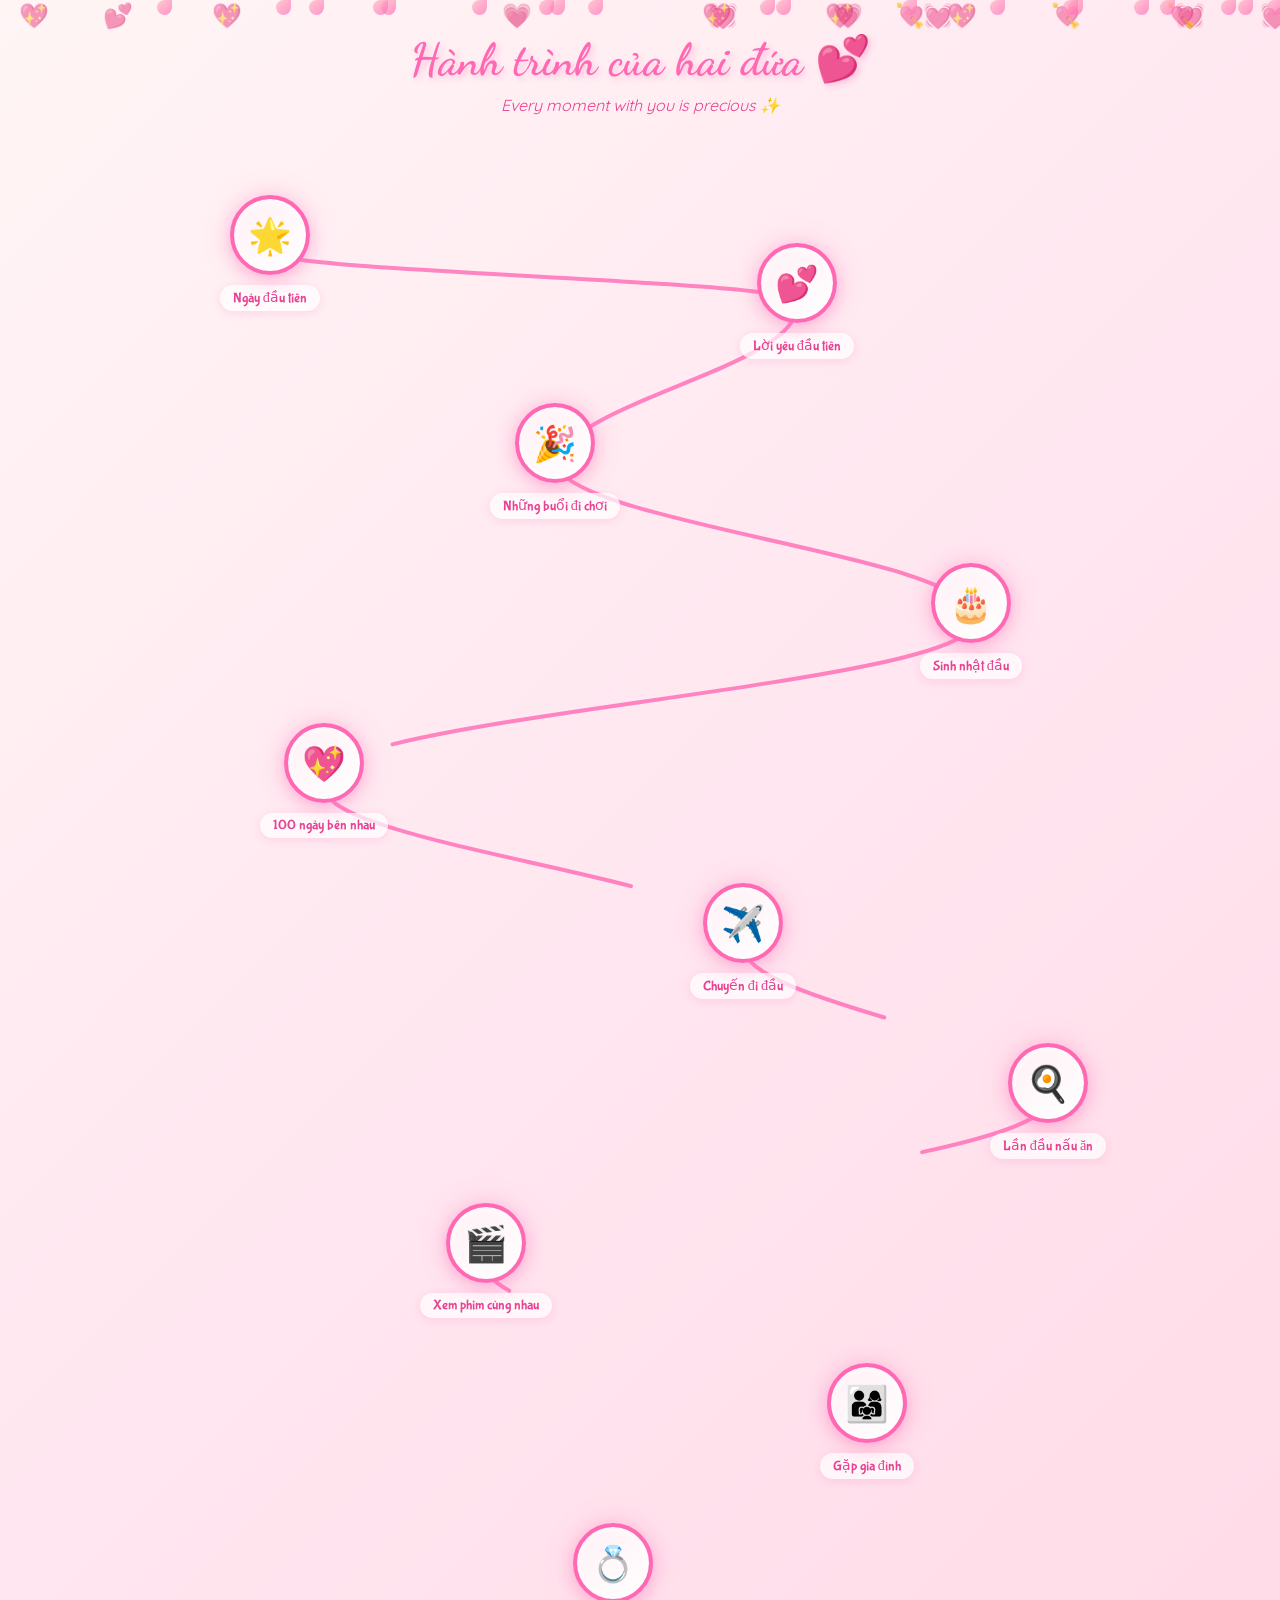
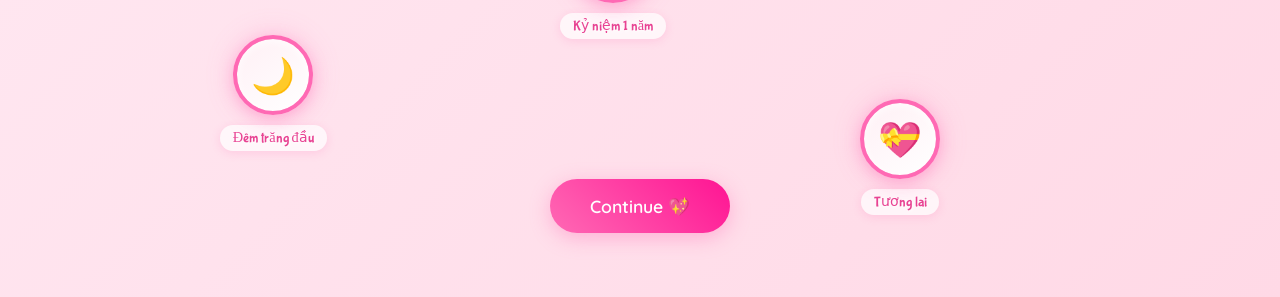
==== src/html/anniversary.html @ 4199bd52 "first commit" ====
<!DOCTYPE html>
<html lang="en">

<head>
    <meta charset="UTF-8">
    <meta name="viewport" content="width=device-width, initial-scale=1.0">
    <title>Hành trình của hai đứa 💕</title>
    <script src="https://cdnjs.cloudflare.com/ajax/libs/gsap/3.12.2/gsap.min.js"></script>
    <script src="https://cdnjs.cloudflare.com/ajax/libs/gsap/3.12.2/ScrollTrigger.min.js"></script>
    <link rel="stylesheet" href="../css/anniversary.css">
</head>

<body>
    <!-- Floating Hearts Background -->
    <div class="hearts-container" id="heartsContainer"></div>

    <!-- Rose Petals -->
    <div class="petals-container" id="petalsContainer"></div>

    <!-- Map Background -->
    <div class="map-bg">
        <div class="map-content">
            <!-- Title -->
            <div class="title-section">
                <h1 class="main-title">Hành trình của hai đứa 💕</h1>
                <p class="subtitle">Every moment with you is precious ✨</p>
            </div>

            <!-- Roadmap Container -->
            <div class="roadmap" id="roadmap">
                <!-- Nodes will be positioned via CSS -->
                <svg class="paths-svg" id="pathsSvg"></svg>

                <div class="node" id="node1" data-info="1">
                    <div class="node-icon">🌟</div>
                    <div class="node-label">Ngày đầu tiên</div>
                </div>

                <div class="node" id="node2" data-info="2">
                    <div class="node-icon">💕</div>
                    <div class="node-label">Lời yêu đầu tiên</div>
                </div>

                <div class="node" id="node3" data-info="3">
                    <div class="node-icon">🎉</div>
                    <div class="node-label">Những buổi đi chơi</div>
                </div>

                <div class="node" id="node4" data-info="4">
                    <div class="node-icon">🎂</div>
                    <div class="node-label">Sinh nhật đầu</div>
                </div>

                <div class="node" id="node5" data-info="5">
                    <div class="node-icon">💖</div>
                    <div class="node-label">100 ngày bên nhau</div>
                </div>

                <div class="node" id="node6" data-info="6">
                    <div class="node-icon">✈️</div>
                    <div class="node-label">Chuyến đi đầu</div>
                </div>

                <div class="node" id="node7" data-info="7">
                    <div class="node-icon">🍳</div>
                    <div class="node-label">Lần đầu nấu ăn</div>
                </div>

                <div class="node" id="node8" data-info="8">
                    <div class="node-icon">🎬</div>
                    <div class="node-label">Xem phim cùng nhau</div>
                </div>

                <div class="node" id="node9" data-info="9">
                    <div class="node-icon">👨‍👩‍👧</div>
                    <div class="node-label">Gặp gia đình</div>
                </div>

                <div class="node" id="node10" data-info="10">
                    <div class="node-icon">💍</div>
                    <div class="node-label">Kỷ niệm 1 năm</div>
                </div>

                <div class="node" id="node11" data-info="11">
                    <div class="node-icon">🌙</div>
                    <div class="node-label">Đêm trăng đầu</div>
                </div>

                <div class="node" id="node12" data-info="12">
                    <div class="node-icon">💝</div>
                    <div class="node-label">Tương lai</div>
                </div>
            </div>

            <!-- Popup Card -->
            <div class="popup-card" id="popupCard">
                <button class="popup-close" id="popupClose">×</button>
                <div class="popup-image">
                    <img src="" alt="" id="popupImage">
                </div>
                <div class="popup-content">
                    <h3 class="popup-title" id="popupTitle"></h3>
                    <p class="popup-desc" id="popupDesc"></p>
                </div>
            </div>

            <!-- Continue Button -->
            <div class="continue-section">
                <button class="continue-btn" id="continueBtn">
                    Continue 💖
                </button>
            </div>
        </div>
    </div>

    <script src="../js/anniversary.js"></script>
</body>

</html>
---- src/css/anniversary.css ----
@import url('https://fonts.googleapis.com/css2?family=Bubblegum+Sans&family=Dancing+Script:wght@700&family=Quicksand:wght@400;500;600&display=swap');

* {
    margin: 0;
    padding: 0;
    box-sizing: border-box;
}

body {
    min-height: 100vh;
    background: linear-gradient(135deg, #fff5f5 0%, #ffe6f0 50%, #ffd9e6 100%);
    font-family: 'Quicksand', sans-serif;
    overflow-x: hidden;
    color: #4a4a4a;
}

/* Map Background */
.map-bg {
    min-height: 100vh;
    padding: 2rem;
    position: relative;
}

.map-content {
    max-width: 1000px;
    margin: 0 auto;
    position: relative;
}

/* Floating Hearts Background */
.hearts-container {
    position: fixed;
    top: 0;
    left: 0;
    width: 100%;
    height: 100%;
    pointer-events: none;
    z-index: 0;
    overflow: hidden;
}

.floating-heart {
    position: absolute;
    font-size: 1.5rem;
    opacity: 0.6;
    animation: floatHeart 8s ease-in-out infinite;
}

@keyframes floatHeart {
    0% {
        transform: translateY(100vh) rotate(0deg);
        opacity: 0;
    }
    10% {
        opacity: 0.6;
    }
    90% {
        opacity: 0.6;
    }
    100% {
        transform: translateY(-100vh) rotate(360deg);
        opacity: 0;
    }
}

/* Rose Petals */
.petals-container {
    position: fixed;
    top: 0;
    left: 0;
    width: 100%;
    height: 100%;
    pointer-events: none;
    z-index: 1;
    overflow: hidden;
}

.petal {
    position: absolute;
    width: 15px;
    height: 15px;
    background: linear-gradient(135deg, #ffb6c1, #ff69b4);
    border-radius: 50% 0 50% 50%;
    opacity: 0.7;
    animation: fallPetal 10s linear infinite;
}

@keyframes fallPetal {
    0% {
        transform: translateY(-100px) rotate(0deg);
        opacity: 0;
    }
    10% {
        opacity: 0.7;
    }
    90% {
        opacity: 0.7;
    }
    100% {
        transform: translateY(100vh) rotate(720deg);
        opacity: 0;
    }
}

/* Title Section */
.title-section {
    text-align: center;
    margin-bottom: 2rem;
}

.main-title {
    font-family: 'Dancing Script', cursive;
    font-size: 2.8rem;
    color: #ff69b4;
    text-shadow: 3px 3px 6px rgba(255, 105, 180, 0.3);
    animation: titlePulse 2s ease infinite;
}

.subtitle {
    font-size: 1rem;
    color: #e84393;
    margin-top: 0.5rem;
    font-style: italic;
}

@keyframes titlePulse {
    0%, 100% { transform: scale(1); }
    50% { transform: scale(1.02); }
}

/* Roadmap Container */
.roadmap {
    position: relative;
    height: 1600px;
    margin: 1rem 0;
    z-index: 10;
}

/* SVG Paths */
.paths-svg {
    position: absolute;
    top: 0;
    left: 0;
    width: 100%;
    height: 1600px;
    pointer-events: none;
    z-index: 1;
    overflow: visible;
}

.path-line {
    fill: none;
    stroke: #ff69b4;
    stroke-width: 4;
    stroke-dasharray: 12, 8;
    stroke-linecap: round;
    opacity: 0.8;
}

/* Node Placard Style */
.node {
    position: absolute;
    z-index: 10;
    cursor: pointer;
    display: flex;
    flex-direction: column;
    align-items: center;
    transition: transform 0.2s;
}

.node:hover {
    z-index: 100;
}

.node-icon {
    width: 80px;
    height: 80px;
    background: linear-gradient(145deg, #fff0f5, #fff);
    border-radius: 50%;
    display: flex;
    align-items: center;
    justify-content: center;
    font-size: 2.2rem;
    box-shadow:
        0 4px 15px rgba(255, 105, 180, 0.4),
        0 0 30px rgba(255, 105, 180, 0.2),
        inset 0 2px 10px rgba(255, 255, 255, 0.8);
    border: 4px solid #ff69b4;
    position: relative;
    transition: all 0.3s cubic-bezier(0.34, 1.56, 0.64, 1);
}

.node-icon::before {
    content: '';
    position: absolute;
    width: 100%;
    height: 100%;
    border-radius: 50%;
    border: 2px solid rgba(255, 105, 180, 0.4);
    transition: all 0.3s;
}

.node:hover .node-icon {
    background: linear-gradient(145deg, #ff69b4, #ff1493);
    transform: scale(1.15);
    box-shadow:
        0 8px 25px rgba(255, 105, 180, 0.6),
        0 0 50px rgba(255, 105, 180, 0.3);
}

.node:hover .node-icon::before {
    border-color: rgba(255, 255, 255, 0.6);
    animation: pulseRing 1s ease-out infinite;
}

@keyframes pulseRing {
    0% { transform: scale(1); opacity: 0.8; }
    100% { transform: scale(1.4); opacity: 0; }
}

/* Node Label */
.node-label {
    margin-top: 0.6rem;
    font-family: 'Bubblegum Sans', cursive;
    font-size: 0.9rem;
    color: #e84393;
    text-align: center;
    text-shadow: 1px 1px 3px rgba(255, 255, 255, 0.9);
    white-space: nowrap;
    background: rgba(255, 255, 255, 0.7);
    padding: 0.3rem 0.8rem;
    border-radius: 20px;
    box-shadow: 0 2px 10px rgba(255, 105, 180, 0.2);
}

/* Node Positions - Compact scattered */
#node1 { left: 8%; top: 3%; }
#node2 { left: 60%; top: 6%; }
#node3 { left: 35%; top: 16%; }
#node4 { left: 78%; top: 26%; }
#node5 { left: 12%; top: 36%; }
#node6 { left: 55%; top: 46%; }
#node7 { left: 85%; top: 56%; }
#node8 { left: 28%; top: 66%; }
#node9 { left: 68%; top: 76%; }
#node10 { left: 42%; top: 86%; }
#node11 { left: 8%; top: 93%; }
#node12 { left: 72%; top: 97%; }

/* Popup Card - Hidden by default */
.popup-card {
    position: fixed;
    width: 320px;
    background: rgba(255, 255, 255, 0.95);
    backdrop-filter: blur(15px);
    border-radius: 25px;
    padding: 1.5rem;
    box-shadow: 0 20px 60px rgba(255, 105, 180, 0.4);
    z-index: 1000;
    opacity: 0;
    pointer-events: none;
    visibility: hidden;
}

.popup-card.visible {
    opacity: 1;
    pointer-events: auto;
    visibility: visible;
}

.popup-close {
    position: absolute;
    top: 10px;
    right: 15px;
    background: none;
    border: none;
    font-size: 2rem;
    color: #ff69b4;
    cursor: pointer;
    transition: transform 0.3s;
}

.popup-close:hover {
    transform: rotate(90deg);
}

.popup-image {
    width: 100%;
    height: 180px;
    border-radius: 15px;
    overflow: hidden;
    margin-bottom: 1rem;
    background: #f0f0f0;
}

.popup-image img {
    width: 100%;
    height: 100%;
    object-fit: cover;
}

.popup-content {
    text-align: center;
}

.popup-title {
    font-family: 'Dancing Script', cursive;
    font-size: 1.6rem;
    color: #ff69b4;
    margin-bottom: 0.5rem;
}

.popup-desc {
    font-size: 0.95rem;
    color: #666;
    line-height: 1.6;
}

/* Continue Button */
.continue-section {
    text-align: center;
    margin-top: 2rem;
    padding-bottom: 2rem;
}

.continue-btn {
    padding: 1rem 2.5rem;
    font-size: 1.1rem;
    background: linear-gradient(45deg, #ff69b4, #ff1493);
    color: white;
    border: none;
    border-radius: 50px;
    cursor: pointer;
    font-family: 'Quicksand', sans-serif;
    font-weight: 600;
    box-shadow: 0 5px 20px rgba(255, 105, 180, 0.4);
    transition: all 0.3s cubic-bezier(0.34, 1.56, 0.64, 1);
}

.continue-btn:hover {
    transform: translateY(-3px) scale(1.05);
    box-shadow: 0 8px 30px rgba(255, 105, 180, 0.6);
}

/* Responsive */
@media (max-width: 768px) {
    .main-title { font-size: 2rem; }
    .roadmap { height: 2000px; }
    .paths-svg { height: 2000px; }
    .node-icon { width: 60px; height: 60px; font-size: 1.6rem; }
    .node-label { font-size: 0.75rem; }
    .popup-card { width: 260px; }
    .popup-image { height: 130px; }
    #node1 { left: 5%; top: 2%; }
    #node2 { left: 55%; top: 5%; }
    #node3 { left: 30%; top: 14%; }
    #node4 { left: 72%; top: 24%; }
    #node5 { left: 8%; top: 34%; }
    #node6 { left: 50%; top: 44%; }
    #node7 { left: 80%; top: 54%; }
    #node8 { left: 22%; top: 64%; }
    #node9 { left: 62%; top: 74%; }
    #node10 { left: 38%; top: 84%; }
    #node11 { left: 5%; top: 91%; }
    #node12 { left: 65%; top: 97%; }
}
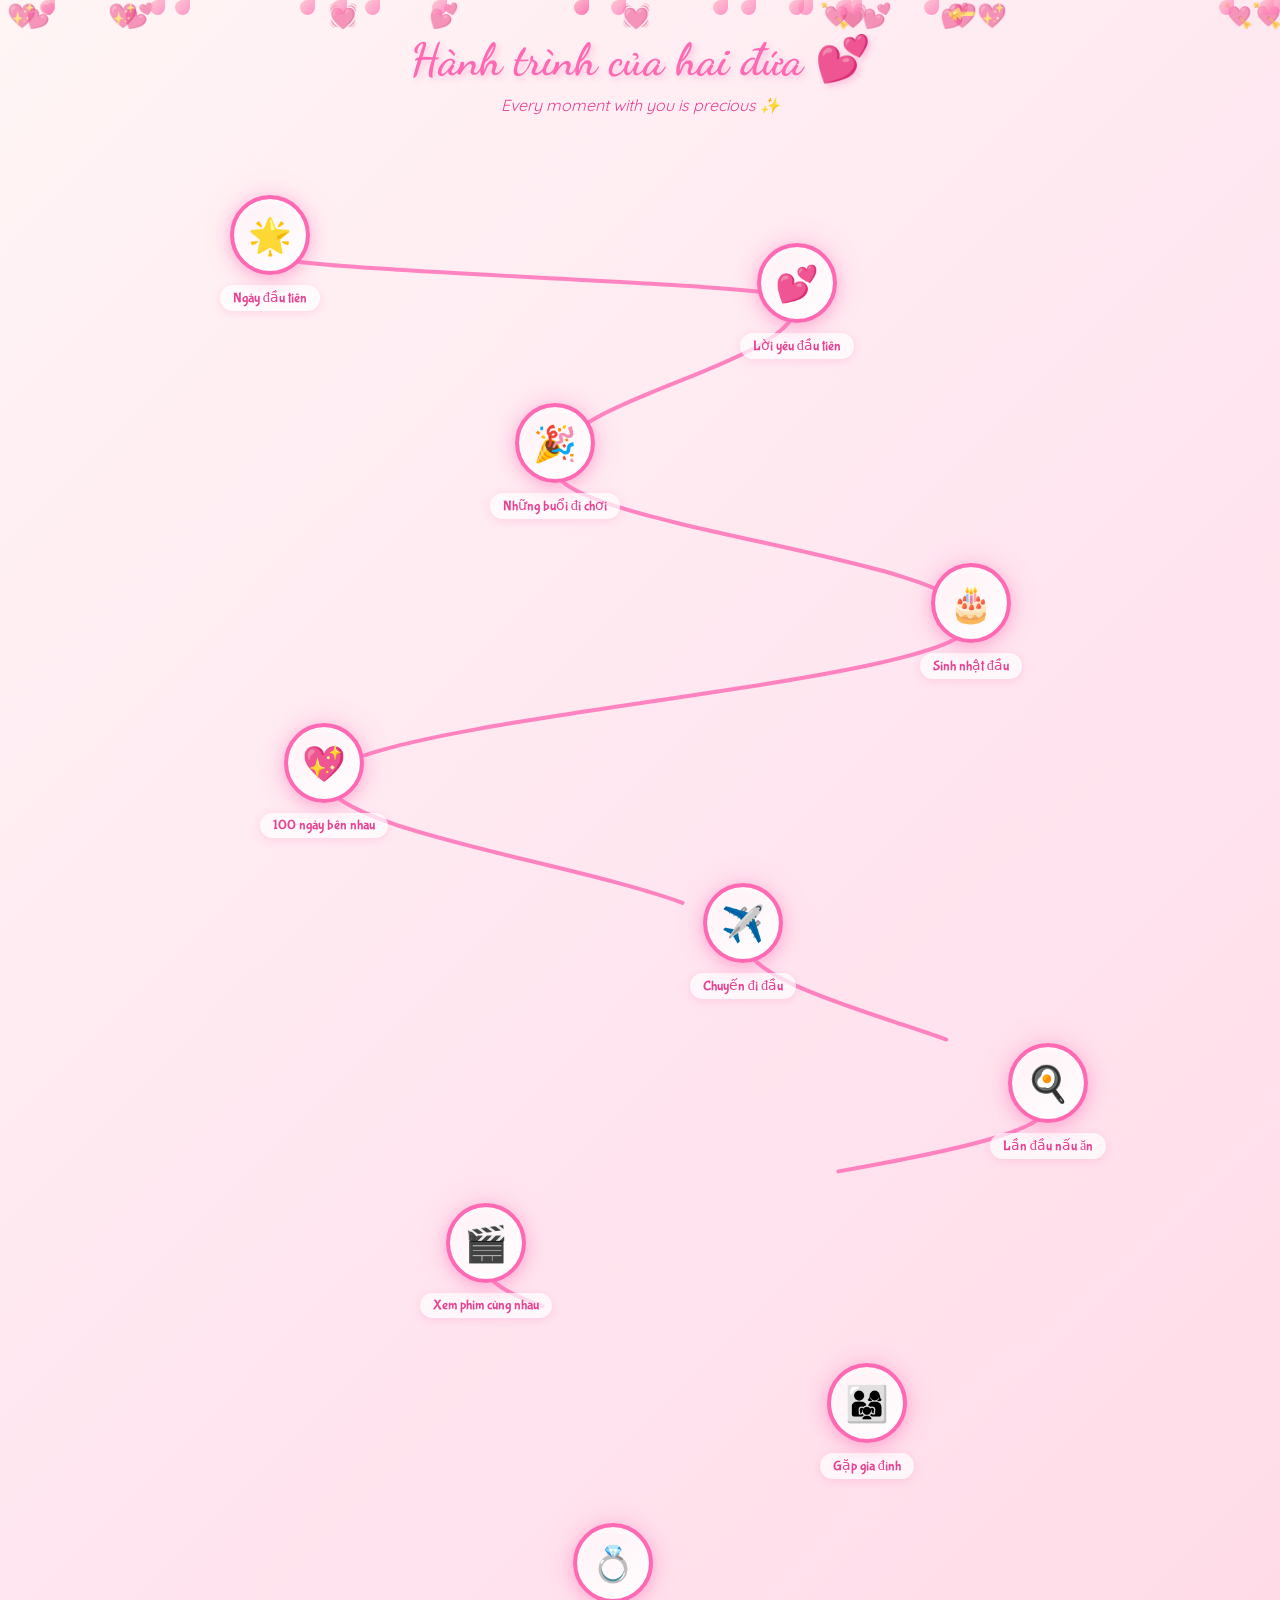
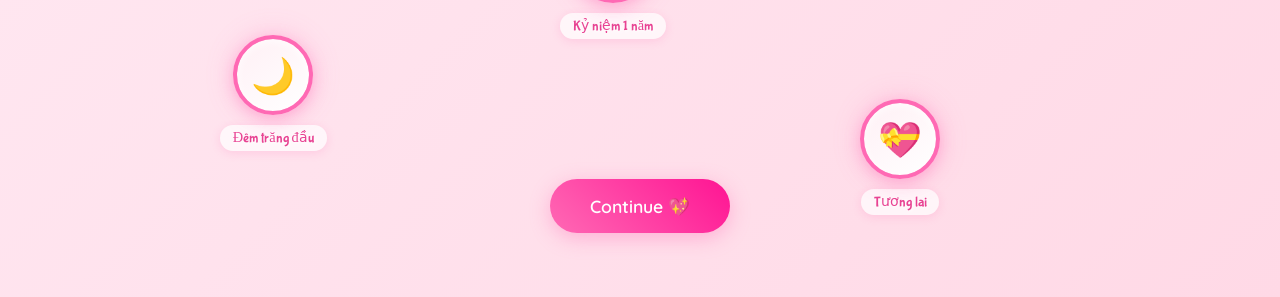
==== commit db0ebadd: "update music" ====
--- a/src/html/anniversary.html
+++ b/src/html/anniversary.html
@@ -11,6 +11,8 @@
 </head>
 
 <body>
+    <audio id="bgMusic" src="../images/thun3.mp3" autoplay loop></audio>
+
     <!-- Floating Hearts Background -->
     <div class="hearts-container" id="heartsContainer"></div>
 
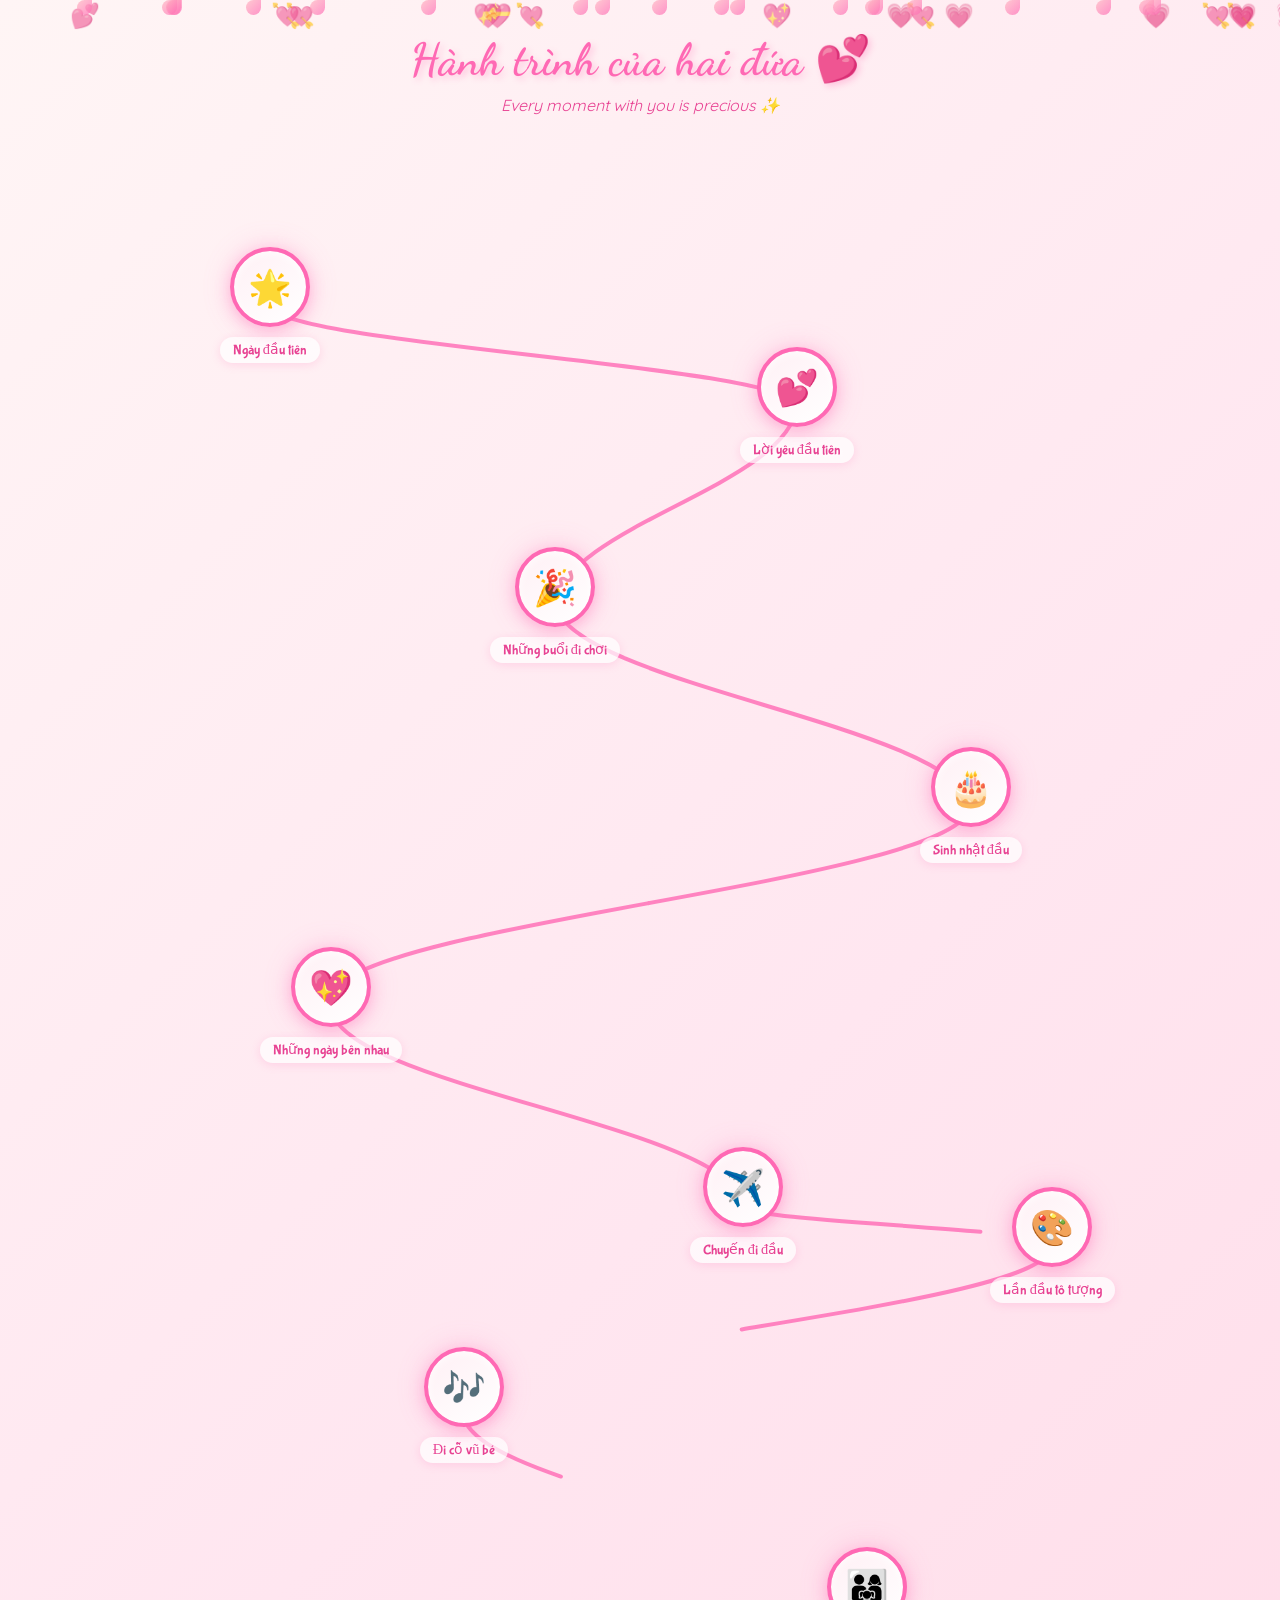
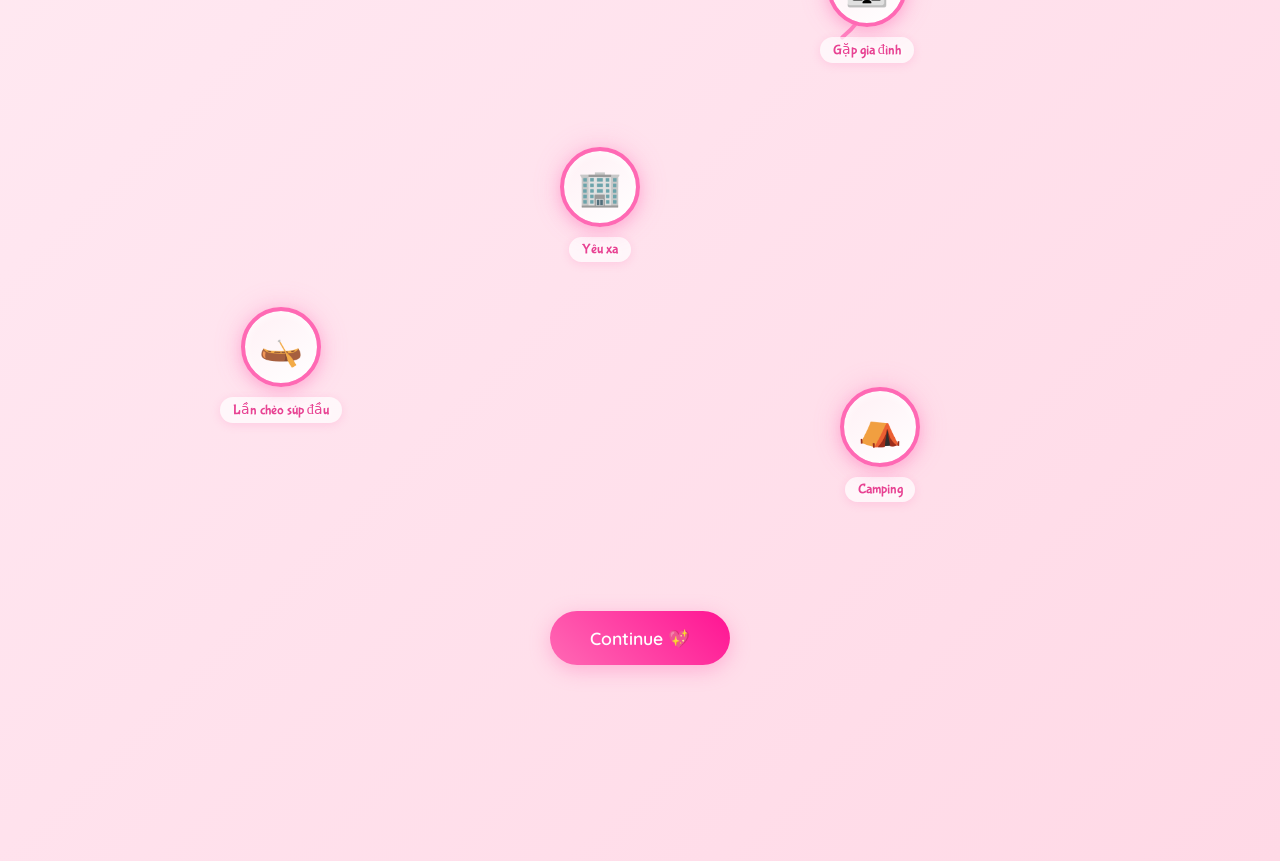
==== commit 43ef8f42: "finished update" ====
--- a/src/html/anniversary.html
+++ b/src/html/anniversary.html
@@ -55,7 +55,7 @@
 
                 <div class="node" id="node5" data-info="5">
                     <div class="node-icon">💖</div>
-                    <div class="node-label">100 ngày bên nhau</div>
+                    <div class="node-label">Những ngày bên nhau</div>
                 </div>
 
                 <div class="node" id="node6" data-info="6">
@@ -64,13 +64,13 @@
                 </div>
 
                 <div class="node" id="node7" data-info="7">
-                    <div class="node-icon">🍳</div>
-                    <div class="node-label">Lần đầu nấu ăn</div>
+                    <div class="node-icon">🎨</div>
+                    <div class="node-label">Lần đầu tô tượng</div>
                 </div>
 
                 <div class="node" id="node8" data-info="8">
-                    <div class="node-icon">🎬</div>
-                    <div class="node-label">Xem phim cùng nhau</div>
+                    <div class="node-icon">🎶</div>
+                    <div class="node-label">Đi cỗ vũ bé</div>
                 </div>
 
                 <div class="node" id="node9" data-info="9">
@@ -79,18 +79,18 @@
                 </div>
 
                 <div class="node" id="node10" data-info="10">
-                    <div class="node-icon">💍</div>
-                    <div class="node-label">Kỷ niệm 1 năm</div>
+                    <div class="node-icon">🏢</div>
+                    <div class="node-label">Yêu xa</div>
                 </div>
 
                 <div class="node" id="node11" data-info="11">
-                    <div class="node-icon">🌙</div>
-                    <div class="node-label">Đêm trăng đầu</div>
+                    <div class="node-icon">🛶</div>
+                    <div class="node-label">Lần chèo súp đầu</div>
                 </div>
 
                 <div class="node" id="node12" data-info="12">
-                    <div class="node-icon">💝</div>
-                    <div class="node-label">Tương lai</div>
+                    <div class="node-icon">⛺</div>
+                    <div class="node-label">Camping</div>
                 </div>
             </div>
 
--- a/src/css/anniversary.css
+++ b/src/css/anniversary.css
@@ -11,6 +11,7 @@
     background: linear-gradient(135deg, #fff5f5 0%, #ffe6f0 50%, #ffd9e6 100%);
     font-family: 'Quicksand', sans-serif;
     overflow-x: hidden;
+    overflow-y: auto;
     color: #4a4a4a;
 }
 
@@ -43,6 +44,7 @@
     position: absolute;
     font-size: 1.5rem;
     opacity: 0.6;
+    pointer-events: none;
     animation: floatHeart 8s ease-in-out infinite;
 }
 
@@ -51,12 +53,15 @@
         transform: translateY(100vh) rotate(0deg);
         opacity: 0;
     }
+
     10% {
         opacity: 0.6;
     }
+
     90% {
         opacity: 0.6;
     }
+
     100% {
         transform: translateY(-100vh) rotate(360deg);
         opacity: 0;
@@ -82,6 +87,7 @@
     background: linear-gradient(135deg, #ffb6c1, #ff69b4);
     border-radius: 50% 0 50% 50%;
     opacity: 0.7;
+    pointer-events: none;
     animation: fallPetal 10s linear infinite;
 }
 
@@ -90,12 +96,15 @@
         transform: translateY(-100px) rotate(0deg);
         opacity: 0;
     }
+
     10% {
         opacity: 0.7;
     }
+
     90% {
         opacity: 0.7;
     }
+
     100% {
         transform: translateY(100vh) rotate(720deg);
         opacity: 0;
@@ -124,14 +133,21 @@
 }
 
 @keyframes titlePulse {
-    0%, 100% { transform: scale(1); }
-    50% { transform: scale(1.02); }
+
+    0%,
+    100% {
+        transform: scale(1);
+    }
+
+    50% {
+        transform: scale(1.02);
+    }
 }
 
 /* Roadmap Container */
 .roadmap {
     position: relative;
-    height: 1600px;
+    height: 2000px;
     margin: 1rem 0;
     z-index: 10;
 }
@@ -142,7 +158,7 @@
     top: 0;
     left: 0;
     width: 100%;
-    height: 1600px;
+    height: 2000px;
     pointer-events: none;
     z-index: 1;
     overflow: visible;
@@ -214,8 +230,15 @@
 }
 
 @keyframes pulseRing {
-    0% { transform: scale(1); opacity: 0.8; }
-    100% { transform: scale(1.4); opacity: 0; }
+    0% {
+        transform: scale(1);
+        opacity: 0.8;
+    }
+
+    100% {
+        transform: scale(1.4);
+        opacity: 0;
+    }
 }
 
 /* Node Label */
@@ -234,23 +257,72 @@
 }
 
 /* Node Positions - Compact scattered */
-#node1 { left: 8%; top: 3%; }
-#node2 { left: 60%; top: 6%; }
-#node3 { left: 35%; top: 16%; }
-#node4 { left: 78%; top: 26%; }
-#node5 { left: 12%; top: 36%; }
-#node6 { left: 55%; top: 46%; }
-#node7 { left: 85%; top: 56%; }
-#node8 { left: 28%; top: 66%; }
-#node9 { left: 68%; top: 76%; }
-#node10 { left: 42%; top: 86%; }
-#node11 { left: 8%; top: 93%; }
-#node12 { left: 72%; top: 97%; }
+#node1 {
+    left: 8%;
+    top: 5%;
+}
+
+#node2 {
+    left: 60%;
+    top: 10%;
+}
+
+#node3 {
+    left: 35%;
+    top: 20%;
+}
+
+#node4 {
+    left: 78%;
+    top: 30%;
+}
+
+#node5 {
+    left: 12%;
+    top: 40%;
+}
+
+#node6 {
+    left: 55%;
+    top: 50%;
+}
+
+#node7 {
+    left: 85%;
+    top: 52%;
+}
+
+#node8 {
+    left: 28%;
+    top: 60%;
+}
+
+#node9 {
+    left: 68%;
+    top: 70%;
+}
+
+#node10 {
+    left: 42%;
+    top: 80%;
+}
+
+#node11 {
+    left: 8%;
+    top: 88%;
+}
+
+#node12 {
+    left: 70%;
+    top: 92%;
+}
 
 /* Popup Card - Hidden by default */
 .popup-card {
     position: fixed;
     width: 320px;
+    max-height: 80vh;
+    overflow-y: auto;
     background: rgba(255, 255, 255, 0.95);
     backdrop-filter: blur(15px);
     border-radius: 25px;
@@ -286,17 +358,18 @@
 
 .popup-image {
     width: 100%;
-    height: 180px;
+    height: 280px;
     border-radius: 15px;
     overflow: hidden;
     margin-bottom: 1rem;
-    background: #f0f0f0;
+    background: transparent;
+    flex-shrink: 0;
 }
 
 .popup-image img {
     width: 100%;
     height: 100%;
-    object-fit: cover;
+    object-fit: contain;
 }
 
 .popup-content {
@@ -319,8 +392,9 @@
 /* Continue Button */
 .continue-section {
     text-align: center;
-    margin-top: 2rem;
-    padding-bottom: 2rem;
+    margin-top: 4rem;
+    padding-bottom: 4rem;
+    margin-bottom: 100px;
 }
 
 .continue-btn {
@@ -344,23 +418,93 @@
 
 /* Responsive */
 @media (max-width: 768px) {
-    .main-title { font-size: 2rem; }
-    .roadmap { height: 2000px; }
-    .paths-svg { height: 2000px; }
-    .node-icon { width: 60px; height: 60px; font-size: 1.6rem; }
-    .node-label { font-size: 0.75rem; }
-    .popup-card { width: 260px; }
-    .popup-image { height: 130px; }
-    #node1 { left: 5%; top: 2%; }
-    #node2 { left: 55%; top: 5%; }
-    #node3 { left: 30%; top: 14%; }
-    #node4 { left: 72%; top: 24%; }
-    #node5 { left: 8%; top: 34%; }
-    #node6 { left: 50%; top: 44%; }
-    #node7 { left: 80%; top: 54%; }
-    #node8 { left: 22%; top: 64%; }
-    #node9 { left: 62%; top: 74%; }
-    #node10 { left: 38%; top: 84%; }
-    #node11 { left: 5%; top: 91%; }
-    #node12 { left: 65%; top: 97%; }
+    .main-title {
+        font-size: 2rem;
+    }
+
+    .roadmap {
+        height: 2000px;
+    }
+
+    .paths-svg {
+        height: 2000px;
+    }
+
+    .node-icon {
+        width: 60px;
+        height: 60px;
+        font-size: 1.6rem;
+    }
+
+    .node-label {
+        font-size: 0.75rem;
+    }
+
+    .popup-card {
+        width: 260px;
+    }
+
+    .popup-image {
+        height: 130px;
+    }
+
+    #node1 {
+        left: 5%;
+        top: 2%;
+    }
+
+    #node2 {
+        left: 55%;
+        top: 5%;
+    }
+
+    #node3 {
+        left: 30%;
+        top: 14%;
+    }
+
+    #node4 {
+        left: 72%;
+        top: 24%;
+    }
+
+    #node5 {
+        left: 8%;
+        top: 34%;
+    }
+
+    #node6 {
+        left: 50%;
+        top: 44%;
+    }
+
+    #node7 {
+        left: 80%;
+        top: 54%;
+    }
+
+    #node8 {
+        left: 22%;
+        top: 64%;
+    }
+
+    #node9 {
+        left: 62%;
+        top: 74%;
+    }
+
+    #node10 {
+        left: 38%;
+        top: 84%;
+    }
+
+    #node11 {
+        left: 5%;
+        top: 91%;
+    }
+
+    #node12 {
+        left: 65%;
+        top: 97%;
+    }
 }
